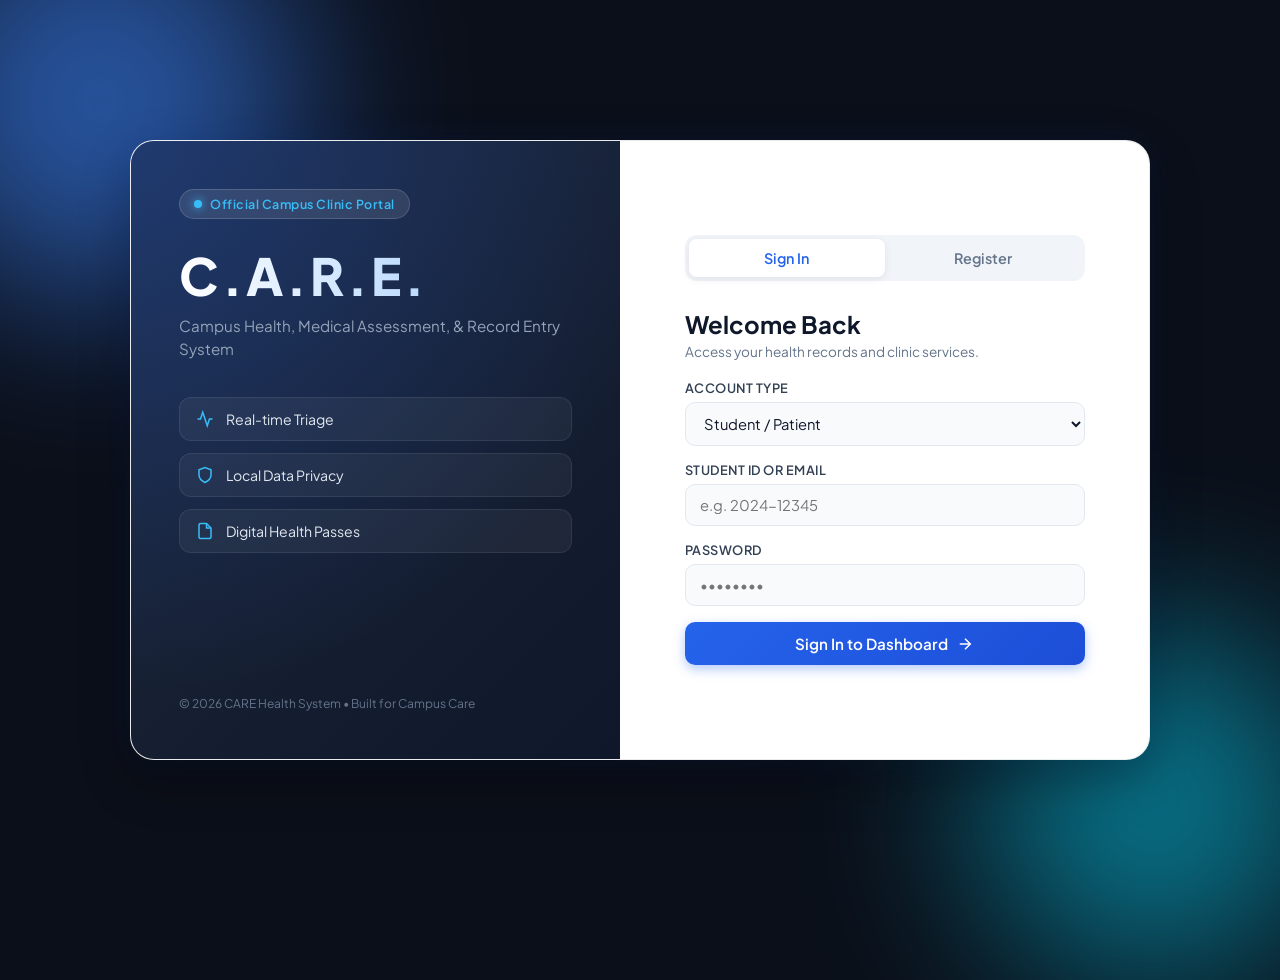
==== CARE-ICT-1-Project/index.html @ 905f2689 "add the current alpha build" ====
<!DOCTYPE html>
<html lang="en">
<head>
    <meta charset="UTF-8">
    <meta name="viewport" content="width=device-width, initial-scale=1.0">
    <title>C.A.R.E. - Campus Health System</title>
    <link rel="stylesheet" href="css/auth.css">
    <link href="https://fonts.googleapis.com/css2?family=Plus+Jakarta+Sans:wght@400;500;600;700;800&display=swap"
          rel="stylesheet">
</head>
<body>
<div class="bg-orb orb-1"></div>
<div class="bg-orb orb-2"></div>
<div class="bg-orb orb-3"></div>

<main class="auth-wrapper">
    <section class="brand-side">
        <div class="brand-content">
            <div class="brand-badge">
                <span class="pulse-dot"></span> Official Campus Clinic Portal
            </div>
            <h1>C.A.R.E.</h1>
            <p class="brand-subtitle">Campus Health, Medical Assessment, & Record Entry System</p>

            <div class="feature-pills">
                <div class="pill">
                    <svg viewBox="0 0 24 24" width="18" height="18" stroke="currentColor" stroke-width="2" fill="none">
                        <path d="M22 12h-4l-3 9L9 3l-3 9H2"/>
                    </svg>
                    <span>Real-time Triage</span>
                </div>
                <div class="pill">
                    <svg viewBox="0 0 24 24" width="18" height="18" stroke="currentColor" stroke-width="2" fill="none">
                        <path d="M12 22s8-4 8-10V5l-8-3-8 3v7c0 6 8 10 8 10z"/>
                    </svg>
                    <span>Local Data Privacy</span>
                </div>
                <div class="pill">
                    <svg viewBox="0 0 24 24" width="18" height="18" stroke="currentColor" stroke-width="2" fill="none">
                        <path d="M14 2H6a2 2 0 0 0-2 2v16a2 2 0 0 0 2 2h12a2 2 0 0 0 2-2V8z"/>
                        <polyline points="14 2 14 8 20 8"/>
                    </svg>
                    <span>Digital Health Passes</span>
                </div>
            </div>
        </div>

        <div class="brand-footer">
            <p>© 2026 CARE Health System • Built for Campus Care</p>
        </div>
    </section>

    <section class="form-side">
        <div class="form-card">
            <div class="tab-container">
                <div class="tab-glider" id="tabGlider"></div>
                <button id="toggleLoginBtn" class="tab-btn active" onclick="switchTab('login')">Sign In</button>
                <button id="toggleSignupBtn" class="tab-btn" onclick="switchTab('signup')">Register</button>
            </div>

            <div id="alertBox" class="alert-box hidden"></div>
            <form id="loginForm" class="auth-form" onsubmit="handleLogin(event)">
                <div class="form-header">
                    <h2>Welcome Back</h2>
                    <p>Access your health records and clinic services.</p>
                </div>

                <div class="input-field">
                    <label for="loginRole">Account Type</label>
                    <div class="input-wrapper">
                        <select id="loginRole" required>
                            <option value="student">Student / Patient</option>
                            <option value="staff">Clinic Assistant / Staff</option>
                            <option value="admin">System Admin / Head Nurse</option>
                        </select>
                    </div>
                </div>

                <div class="input-field">
                    <label for="loginIdentifier">Student ID or Email</label>
                    <div class="input-wrapper">
                        <input type="text" id="loginIdentifier" placeholder="e.g. 2024-12345" required>
                    </div>
                </div>

                <div class="input-field">
                    <label for="loginPassword">Password</label>
                    <div class="input-wrapper">
                        <input type="password" id="loginPassword" placeholder="••••••••" required>
                    </div>
                </div>

                <button type="submit" class="btn-submit">
                    <span>Sign In to Dashboard</span>
                    <svg viewBox="0 0 24 24" width="18" height="18" stroke="currentColor" stroke-width="2" fill="none">
                        <line x1="5" y1="12" x2="19" y2="12"/>
                        <polyline points="12 5 19 12 12 19"/>
                    </svg>
                </button>
            </form>

            <form id="signupForm" class="auth-form hidden" onsubmit="handleSignup(event)">
                <div class="form-header">
                    <h2>Create Student Account</h2>
                    <p>Register once to simplify all future campus clinic visits.</p>
                </div>

                <div class="input-field">
                    <label for="signupFullName">Full Name</label>
                    <input type="text" id="signupFullName" placeholder="e.g. Juan Dela Cruz" required>
                </div>

                <div class="input-field">
                    <label for="signupStudentID">Student ID Number</label>
                    <input type="text" id="signupStudentID" placeholder="e.g. 2024-12345" required>
                </div>

                <div class="grid-2">
                    <div class="input-field">
                        <label for="signupGrade">Year / Level</label>
                        <select id="signupGrade" required>
                            <option value="">Select Level</option>
                            <option value="Grade 11">Grade 11</option>
                            <option value="Grade 12">Grade 12</option>
                            <option value="1st Year">1st Year</option>
                            <option value="2nd Year">2nd Year</option>
                            <option value="3rd Year">3rd Year</option>
                            <option value="4th Year">4th Year</option>
                        </select>
                    </div>
                    <div class="input-field">
                        <label for="signupSection">Section</label>
                        <input type="text" id="signupSection" placeholder="e.g. BSIT 2-A" required>
                    </div>
                </div>

                <div class="input-field">
                    <label for="signupContact">Emergency Contact</label>
                    <input type="tel" id="signupContact" placeholder="09123456789" required>
                </div>

                <div class="grid-2">
                    <div class="input-field">
                        <label for="signupPassword">Password</label>
                        <input type="password" id="signupPassword" placeholder="••••••••" required minlength="6">
                    </div>
                    <div class="input-field">
                        <label for="signupConfirmPassword">Confirm Password</label>
                        <input type="password" id="signupConfirmPassword" placeholder="••••••••" required>
                    </div>
                </div>

                <div class="form-group terms-group">
                    <label class="checkbox-container">
                        <input type="checkbox" id="signupTerms" required>
                        <span class="checkmark"></span>
                        <span class="terms-text">
                            I agree to the <a href="#" onclick="openTermsModal(event)">Terms & Conditions</a> and <a
                                href="#" onclick="openTermsModal(event)">Data Privacy Notice</a>.
                        </span>
                    </label>
                </div>

                <button type="submit" class="btn-submit">
                    <span>Complete Registration</span>
                    <svg viewBox="0 0 24 24" width="18" height="18" stroke="currentColor" stroke-width="2" fill="none">
                        <line x1="5" y1="12" x2="19" y2="12"/>
                        <polyline points="12 5 19 12 12 19"/>
                    </svg>
                </button>
            </form>
        </div>
    </section>
</main>

<div id="termsModal" class="modal-overlay hidden" onclick="closeTermsModalOnOverlay(event)">
    <div class="modal-card">
        <div class="modal-header">
            <h3>Terms & Conditions & Privacy Notice</h3>
            <button type="button" class="modal-close-btn" onclick="closeTermsModal()">&times;</button>
        </div>
        <div class="modal-body">
            <h4>1. Purpose of the System</h4>
            <p>The C.A.R.E. (Campus Health, Medical Assessment, and Record Entry System) is designed solely for routine
                campus clinic visit logging, symptom self-assessment, triage queue generation, and health summary
                passes[cite: 1].</p>

            <h4>2. Data Privacy & Local Storage</h4>
            <p>In compliance with client-side requirements, your submitted personal details (Student ID, Name, Grade,
                Section, Emergency Contact) and consultation history are processed and stored locally within your
                browser's local storage[cite: 1]. No sensitive data is transmitted to external third-party servers[cite:
                1].</p>

            <h4>3. Medical Disclaimer</h4>
            <p>This platform is intended for basic health assessment and clinic logging on campus[cite: 1]. It does not
                provide automated emergency medical response or replace professional medical triage during
                life-threatening severe emergencies[cite: 1].</p>

            <h4>4. User Responsibilities</h4>
            <p>Students must provide accurate emergency contact details and truthful health information to assist clinic
                nurses and staff in delivering proper on-campus care[cite: 1].</p>
        </div>
        <div class="modal-footer">
            <button type="button" class="btn-secondary" onclick="closeTermsModal()">Close</button>
            <button type="button" class="btn-primary-sm" onclick="acceptTermsFromModal()">I Agree & Accept</button>
        </div>
    </div>
</div>

<script src="js/data.js"></script>
<script src="js/auth.js"></script>
</body>
</html>
---- CARE-ICT-1-Project/css/auth.css ----
:root {
    --primary: #2563eb;
    --primary-glow: rgba(37, 99, 235, 0.35);
    --primary-dark: #1d4ed8;
    --accent: #06b6d4;
    --bg-dark: #0f172a;
    --text-main: #0f172a;
    --text-muted: #64748b;
    --card-bg: rgba(255, 255, 255, 0.92);
    --border: #e2e8f0;
    --input-bg: #f8fafc;
    --error: #ef4444;
    --success: #10b981;
}

* {
    box-sizing: border-box;
    margin: 0;
    padding: 0;
    font-family: 'Plus Jakarta Sans', -apple-system, sans-serif;
}

body {
    background-color: #0b0f19;
    min-height: 100vh;
    display: flex;
    align-items: center;
    justify-content: center;
    overflow-x: hidden;
    position: relative;
    padding: 20px;
}

/* --- Animated Glowing Background Orbs --- */
.bg-orb {
    position: absolute;
    border-radius: 50%;
    filter: blur(90px);
    z-index: 0;
    opacity: 0.6;
    animation: floatOrb 12s ease-in-out infinite alternate;
}

.orb-1 {
    width: 400px;
    height: 400px;
    background: #3b82f6;
    top: -100px;
    left: -100px;
}

.orb-2 {
    width: 350px;
    height: 350px;
    background: #06b6d4;
    bottom: -80px;
    right: -50px;
    animation-delay: -4s;
}

.orb-3 {
    width: 250px;
    height: 250px;
    background: #6366f1;
    top: 40%;
    left: 45%;
    animation-delay: -8s;
}

@keyframes floatOrb {
    0% { transform: translate(0, 0) scale(1); }
    100% { transform: translate(40px, 50px) scale(1.1); }
}

/* --- Split Glassmorphism Wrapper --- */
.auth-wrapper {
    position: relative;
    z-index: 10;
    display: flex;
    width: 100%;
    max-width: 1020px;
    min-height: 620px;
    background: rgba(255, 255, 255, 0.85);
    backdrop-filter: blur(20px);
    -webkit-backdrop-filter: blur(20px);
    border: 1px solid rgba(255, 255, 255, 0.4);
    border-radius: 24px;
    box-shadow: 0 20px 50px rgba(0, 0, 0, 0.3), 0 0 40px rgba(37, 99, 235, 0.1);
    overflow: hidden;
}

/* --- Left Hero Section --- */
.brand-side {
    flex: 1;
    background: linear-gradient(135deg, #1e293b 0%, #0f172a 100%);
    color: white;
    padding: 48px;
    display: flex;
    flex-direction: column;
    justify-content: space-between;
    position: relative;
    overflow: hidden;
}

.brand-side::before {
    content: '';
    position: absolute;
    top: 0; left: 0; right: 0; bottom: 0;
    background: radial-gradient(circle at top left, rgba(37, 99, 235, 0.3), transparent 70%);
}

.brand-content {
    position: relative;
    z-index: 2;
}

.brand-badge {
    display: inline-flex;
    align-items: center;
    gap: 8px;
    padding: 6px 14px;
    background: rgba(255, 255, 255, 0.1);
    border: 1px solid rgba(255, 255, 255, 0.15);
    border-radius: 30px;
    font-size: 0.78rem;
    font-weight: 600;
    letter-spacing: 0.5px;
    color: #38bdf8;
    margin-bottom: 24px;
}

.pulse-dot {
    width: 8px;
    height: 8px;
    background-color: #38bdf8;
    border-radius: 50%;
    box-shadow: 0 0 10px #38bdf8;
    animation: pulse 2s infinite;
}

@keyframes pulse {
    0%, 100% { opacity: 1; transform: scale(1); }
    50% { opacity: 0.4; transform: scale(1.3); }
}

.brand-side h1 {
    font-size: 3.2rem;
    font-weight: 800;
    letter-spacing: 3px;
    background: linear-gradient(to right, #ffffff, #93c5fd);
    -webkit-background-clip: text;
    -webkit-text-fill-color: transparent;
    margin-bottom: 8px;
}

.brand-subtitle {
    font-size: 0.95rem;
    color: #94a3b8;
    line-height: 1.5;
    margin-bottom: 36px;
}

.feature-pills {
    display: flex;
    flex-direction: column;
    gap: 12px;
}

.pill {
    display: flex;
    align-items: center;
    gap: 12px;
    padding: 12px 16px;
    background: rgba(255, 255, 255, 0.05);
    border: 1px solid rgba(255, 255, 255, 0.08);
    border-radius: 12px;
    font-size: 0.88rem;
    color: #e2e8f0;
    transition: transform 0.2s, background 0.2s;
}

.pill:hover {
    background: rgba(255, 255, 255, 0.1);
    transform: translateX(4px);
}

.pill svg {
    color: #38bdf8;
}

.brand-footer p {
    font-size: 0.75rem;
    color: #64748b;
    position: relative;
    z-index: 2;
}

/* --- Right Form Section --- */
.form-side {
    flex: 1.1;
    padding: 40px 48px;
    display: flex;
    align-items: center;
    justify-content: center;
    background: #ffffff;
}

.form-card {
    width: 100%;
    max-width: 400px;
}

/* Sliding Pill Tab Switcher */
.tab-container {
    position: relative;
    display: flex;
    background: #f1f5f9;
    padding: 4px;
    border-radius: 12px;
    margin-bottom: 28px;
}

.tab-btn {
    flex: 1;
    padding: 10px;
    border: none;
    background: none;
    font-weight: 600;
    font-size: 0.9rem;
    color: var(--text-muted);
    cursor: pointer;
    z-index: 2;
    transition: color 0.3s ease;
}

.tab-btn.active {
    color: var(--primary);
}

.tab-glider {
    position: absolute;
    top: 4px;
    left: 4px;
    width: calc(50% - 4px);
    height: calc(100% - 8px);
    background: #ffffff;
    border-radius: 8px;
    box-shadow: 0 2px 8px rgba(0, 0, 0, 0.08);
    transition: transform 0.3s cubic-bezier(0.4, 0, 0.2, 1);
}

/* Animated Form Switching */
.auth-form {
    animation: fadeIn 0.4s cubic-bezier(0.16, 1, 0.3, 1) forwards;
}

@keyframes fadeIn {
    from { opacity: 0; transform: translateY(10px); }
    to { opacity: 1; transform: translateY(0); }
}

.form-header h2 {
    font-size: 1.5rem;
    font-weight: 700;
    color: var(--text-main);
    margin-bottom: 4px;
}

.form-header p {
    font-size: 0.85rem;
    color: var(--text-muted);
    margin-bottom: 20px;
}

.input-field {
    margin-bottom: 16px;
}

.grid-2 {
    display: grid;
    grid-template-columns: 1fr 1fr;
    gap: 12px;
}

label {
    display: block;
    font-size: 0.8rem;
    font-weight: 600;
    color: #334155;
    margin-bottom: 6px;
    text-transform: uppercase;
    letter-spacing: 0.5px;
}

input, select {
    width: 100%;
    padding: 11px 14px;
    background: var(--input-bg);
    border: 1.5px solid var(--border);
    border-radius: 10px;
    font-size: 0.92rem;
    color: var(--text-main);
    outline: none;
    transition: all 0.2s ease;
}

input:focus, select:focus {
    background: #ffffff;
    border-color: var(--primary);
    box-shadow: 0 0 0 4px var(--primary-glow);
}

.btn-submit {
    width: 100%;
    padding: 12px 20px;
    background: linear-gradient(135deg, var(--primary), var(--primary-dark));
    color: white;
    border: none;
    border-radius: 10px;
    font-size: 0.95rem;
    font-weight: 600;
    cursor: pointer;
    display: flex;
    align-items: center;
    justify-content: center;
    gap: 8px;
    margin-top: 8px;
    box-shadow: 0 4px 12px var(--primary-glow);
    transition: all 0.2s ease;
}

.btn-submit:hover {
    transform: translateY(-2px);
    box-shadow: 0 6px 18px var(--primary-glow);
}

.btn-submit:active {
    transform: translateY(0);
}

/* Alert Boxes */
.alert-box {
    padding: 10px 14px;
    border-radius: 8px;
    font-size: 0.85rem;
    font-weight: 500;
    margin-bottom: 16px;
    animation: fadeIn 0.3s ease;
}

.alert-box.error {
    background: #fef2f2;
    border: 1px solid #fecaca;
    color: var(--error);
}

.alert-box.success {
    background: #ecfdf5;
    border: 1px solid #a7f3d0;
    color: var(--success);
}

.hidden {
    display: none !important;
}



/* Custom Terms Checkbox */
.terms-group {
    margin-top: 12px;
    margin-bottom: 20px;
}

.checkbox-container {
    display: flex;
    align-items: flex-start;
    gap: 10px;
    cursor: pointer;
    font-size: 0.82rem;
    color: var(--text-muted);
    text-transform: none;
    letter-spacing: normal;
    font-weight: 500;
}

.checkbox-container input[type="checkbox"] {
    width: 18px;
    height: 18px;
    margin-top: 2px;
    accent-color: var(--primary);
    cursor: pointer;
}

.terms-text a {
    color: var(--primary);
    text-decoration: none;
    font-weight: 600;
}

.terms-text a:hover {
    text-decoration: underline;
}

/* Modal Overlay & Card */
.modal-overlay {
    position: fixed;
    top: 0; left: 0;
    width: 100vw; height: 100vh;
    background: rgba(15, 23, 42, 0.65);
    backdrop-filter: blur(8px);
    z-index: 1000;
    display: flex;
    align-items: center;
    justify-content: center;
    padding: 20px;
    animation: fadeIn 0.25s cubic-bezier(0.16, 1, 0.3, 1);
}

.modal-card {
    background: #ffffff;
    width: 100%;
    max-width: 540px;
    max-height: 85vh;
    border-radius: 18px;
    box-shadow: 0 25px 50px -12px rgba(0, 0, 0, 0.25);
    display: flex;
    flex-direction: column;
    overflow: hidden;
}

.modal-header {
    padding: 20px 24px;
    border-bottom: 1px solid var(--border);
    display: flex;
    align-items: center;
    justify-content: space-between;
}

.modal-header h3 {
    font-size: 1.15rem;
    font-weight: 700;
    color: var(--text-main);
}

.modal-close-btn {
    background: none;
    border: none;
    font-size: 1.6rem;
    color: var(--text-muted);
    cursor: pointer;
    line-height: 1;
}

.modal-body {
    padding: 24px;
    overflow-y: auto;
    font-size: 0.88rem;
    color: #475569;
    line-height: 1.6;
}

.modal-body h4 {
    font-size: 0.95rem;
    color: var(--text-main);
    margin: 14px 0 6px 0;
}

.modal-body h4:first-child {
    margin-top: 0;
}

.modal-footer {
    padding: 16px 24px;
    border-top: 1px solid var(--border);
    background: #f8fafc;
    display: flex;
    justify-content: flex-end;
    gap: 12px;
}

.btn-secondary {
    padding: 8px 16px;
    background: #e2e8f0;
    color: #334155;
    border: none;
    border-radius: 8px;
    font-weight: 600;
    cursor: pointer;
}

.btn-primary-sm {
    padding: 8px 18px;
    background: var(--primary);
    color: white;
    border: none;
    border-radius: 8px;
    font-weight: 600;
    cursor: pointer;
}

/* Responsive adjustments */
@media (max-width: 820px) {
    .brand-side { display: none; }
    .auth-wrapper { max-width: 440px; min-height: auto; }
    .form-side { padding: 32px 24px; }
}
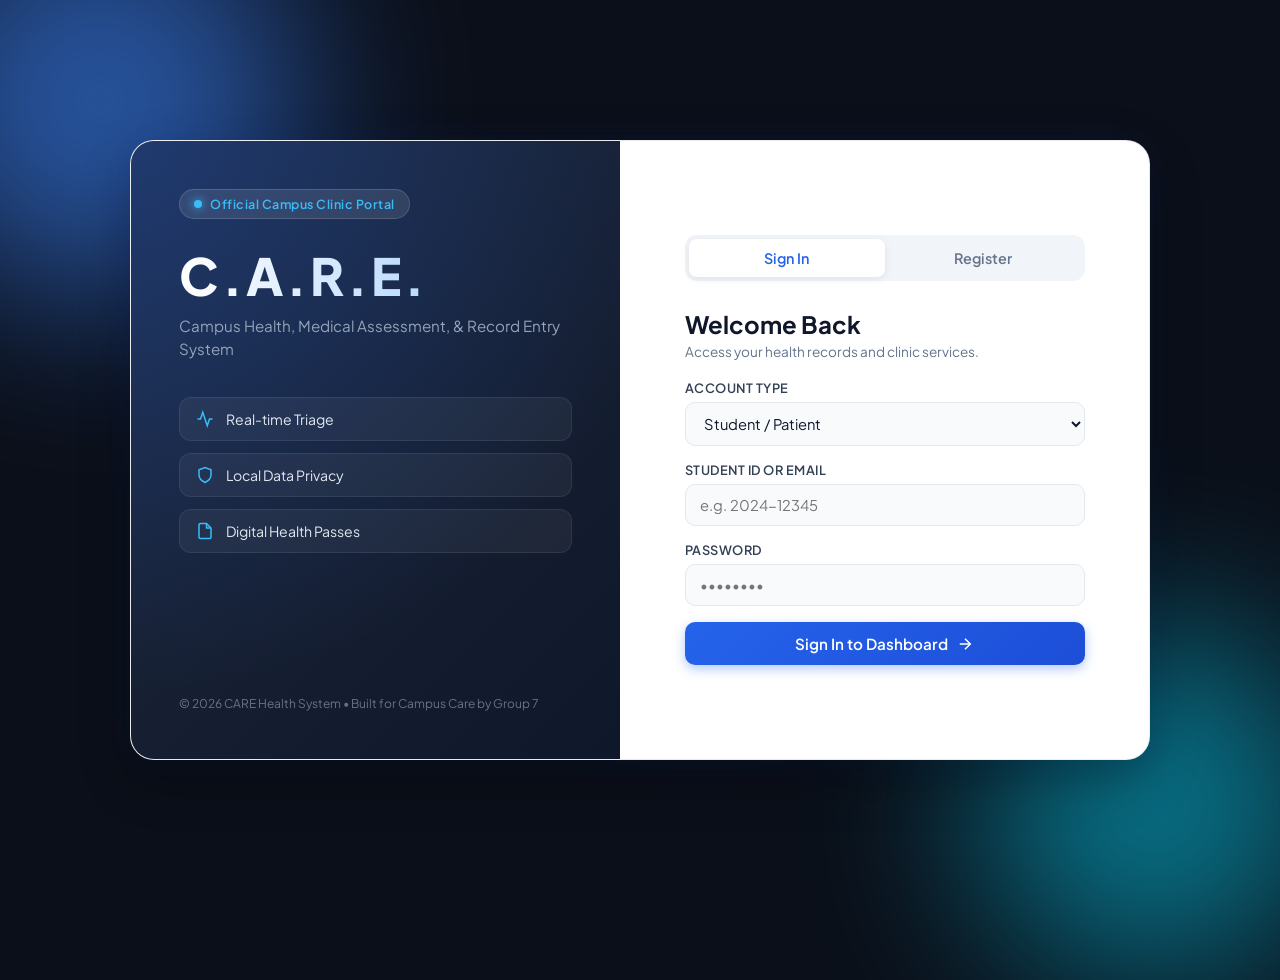
==== commit b453e837: "commit remaining changes" ====
--- a/CARE-ICT-1-Project/index.html
+++ b/CARE-ICT-1-Project/index.html
@@ -46,7 +46,7 @@
         </div>
 
         <div class="brand-footer">
-            <p>© 2026 CARE Health System • Built for Campus Care</p>
+            <p>© 2026 CARE Health System • Built for Campus Care by Group 7</p>
         </div>
     </section>
 
@@ -99,7 +99,7 @@
                 </button>
             </form>
 
-            <form id="signupForm" class="auth-form hidden" onsubmit="handleSignup(event)">
+            <form id="signupForm" class="auth-form hidden" onsubmit="handleSignup(event)" novalidate>
                 <div class="form-header">
                     <h2>Create Student Account</h2>
                     <p>Register once to simplify all future campus clinic visits.</p>
@@ -107,18 +107,18 @@
 
                 <div class="input-field">
                     <label for="signupFullName">Full Name</label>
-                    <input type="text" id="signupFullName" placeholder="e.g. Juan Dela Cruz" required>
+                    <input type="text" id="signupFullName" placeholder="Type your name here">
                 </div>
 
                 <div class="input-field">
                     <label for="signupStudentID">Student ID Number</label>
-                    <input type="text" id="signupStudentID" placeholder="e.g. 2024-12345" required>
+                    <input type="text" id="signupStudentID" placeholder="e.g. 2024-12345">
                 </div>
 
                 <div class="grid-2">
                     <div class="input-field">
                         <label for="signupGrade">Year / Level</label>
-                        <select id="signupGrade" required>
+                        <select id="signupGrade">
                             <option value="">Select Level</option>
                             <option value="Grade 11">Grade 11</option>
                             <option value="Grade 12">Grade 12</option>
@@ -130,34 +130,34 @@
                     </div>
                     <div class="input-field">
                         <label for="signupSection">Section</label>
-                        <input type="text" id="signupSection" placeholder="e.g. BSIT 2-A" required>
+                        <input type="text" id="signupSection" placeholder="e.g. ICT-1">
                     </div>
                 </div>
 
                 <div class="input-field">
                     <label for="signupContact">Emergency Contact</label>
-                    <input type="tel" id="signupContact" placeholder="09123456789" required>
+                    <input type="tel" id="signupContact" placeholder="e.g 09123456789">
                 </div>
 
                 <div class="grid-2">
                     <div class="input-field">
                         <label for="signupPassword">Password</label>
-                        <input type="password" id="signupPassword" placeholder="••••••••" required minlength="6">
+                        <input type="password" id="signupPassword" placeholder="••••••••">
                     </div>
                     <div class="input-field">
                         <label for="signupConfirmPassword">Confirm Password</label>
-                        <input type="password" id="signupConfirmPassword" placeholder="••••••••" required>
+                        <input type="password" id="signupConfirmPassword" placeholder="••••••••">
                     </div>
                 </div>
 
                 <div class="form-group terms-group">
                     <label class="checkbox-container">
-                        <input type="checkbox" id="signupTerms" required>
+                        <input type="checkbox" id="signupTerms">
                         <span class="checkmark"></span>
                         <span class="terms-text">
-                            I agree to the <a href="#" onclick="openTermsModal(event)">Terms & Conditions</a> and <a
-                                href="#" onclick="openTermsModal(event)">Data Privacy Notice</a>.
-                        </span>
+                I agree to the <a href="#" onclick="openTermsModal(event)">Terms & Conditions</a> and <a href="#"
+                                                                                                         onclick="openTermsModal(event)">Data Privacy Notice</a>.
+            </span>
                     </label>
                 </div>
 
@@ -180,25 +180,27 @@
             <button type="button" class="modal-close-btn" onclick="closeTermsModal()">&times;</button>
         </div>
         <div class="modal-body">
-            <h4>1. Purpose of the System</h4>
-            <p>The C.A.R.E. (Campus Health, Medical Assessment, and Record Entry System) is designed solely for routine
-                campus clinic visit logging, symptom self-assessment, triage queue generation, and health summary
-                passes[cite: 1].</p>
-
-            <h4>2. Data Privacy & Local Storage</h4>
-            <p>In compliance with client-side requirements, your submitted personal details (Student ID, Name, Grade,
-                Section, Emergency Contact) and consultation history are processed and stored locally within your
-                browser's local storage[cite: 1]. No sensitive data is transmitted to external third-party servers[cite:
-                1].</p>
-
-            <h4>3. Medical Disclaimer</h4>
-            <p>This platform is intended for basic health assessment and clinic logging on campus[cite: 1]. It does not
-                provide automated emergency medical response or replace professional medical triage during
-                life-threatening severe emergencies[cite: 1].</p>
-
-            <h4>4. User Responsibilities</h4>
+            <h4>1. Data Processing and In-Memory Handling</h4>
+            <p>Welcome to CARE: Campus Health, Medical Assessment, and Record Entry System. Please note that this system
+                operates entirely using in-memory JavaScript data structures during active runtime session interaction.
+            </p>
+
+            <h4>2. No Persistent Web Storage</h4>
+            <p>To comply with course guidelines and browser security standards, no personal health data, login
+                credentials, or clinic records are stored permanently in browser localStorage or local persistent device
+                storage.</p>
+
+            <h4>3. Session Lifecycle</h4>
+            <p>All entered student information, clinic check-in logs, queue numbers, and generated medical passes are
+                stored temporarily for active session rendering. Closing or refreshing the browser page will instantly
+                reset active queue entries and session data.</p>
+            <h4>4. Scope of Use</h4>
+            <p>The system is designed strictly for routine student health check-ins, symptom selections, and basic
+                clinic visit summary generation within campus limits. It does not replace emergency medical response
+                systems.</p>
+            <h4>5. User Responsibilities</h4>
             <p>Students must provide accurate emergency contact details and truthful health information to assist clinic
-                nurses and staff in delivering proper on-campus care[cite: 1].</p>
+                nurses and staff in delivering proper on-campus care.</p>
         </div>
         <div class="modal-footer">
             <button type="button" class="btn-secondary" onclick="closeTermsModal()">Close</button>
@@ -210,4 +212,4 @@
 <script src="js/data.js"></script>
 <script src="js/auth.js"></script>
 </body>
-</html>+</html>
--- a/CARE-ICT-1-Project/css/auth.css
+++ b/CARE-ICT-1-Project/css/auth.css
@@ -31,7 +31,6 @@
     padding: 20px;
 }
 
-/* --- Animated Glowing Background Orbs --- */
 .bg-orb {
     position: absolute;
     border-radius: 50%;
@@ -72,7 +71,6 @@
     100% { transform: translate(40px, 50px) scale(1.1); }
 }
 
-/* --- Split Glassmorphism Wrapper --- */
 .auth-wrapper {
     position: relative;
     z-index: 10;
@@ -89,7 +87,6 @@
     overflow: hidden;
 }
 
-/* --- Left Hero Section --- */
 .brand-side {
     flex: 1;
     background: linear-gradient(135deg, #1e293b 0%, #0f172a 100%);
@@ -195,7 +192,6 @@
     z-index: 2;
 }
 
-/* --- Right Form Section --- */
 .form-side {
     flex: 1.1;
     padding: 40px 48px;
@@ -210,7 +206,6 @@
     max-width: 400px;
 }
 
-/* Sliding Pill Tab Switcher */
 .tab-container {
     position: relative;
     display: flex;
@@ -249,7 +244,6 @@
     transition: transform 0.3s cubic-bezier(0.4, 0, 0.2, 1);
 }
 
-/* Animated Form Switching */
 .auth-form {
     animation: fadeIn 0.4s cubic-bezier(0.16, 1, 0.3, 1) forwards;
 }
@@ -338,7 +332,6 @@
     transform: translateY(0);
 }
 
-/* Alert Boxes */
 .alert-box {
     padding: 10px 14px;
     border-radius: 8px;
@@ -364,9 +357,6 @@
     display: none !important;
 }
 
-
-
-/* Custom Terms Checkbox */
 .terms-group {
     margin-top: 12px;
     margin-bottom: 20px;
@@ -402,7 +392,6 @@
     text-decoration: underline;
 }
 
-/* Modal Overlay & Card */
 .modal-overlay {
     position: fixed;
     top: 0; left: 0;
@@ -499,9 +488,68 @@
     cursor: pointer;
 }
 
-/* Responsive adjustments */
+/*uhh guys di pa masyado gumagana tong renponsive na to*/
 @media (max-width: 820px) {
     .brand-side { display: none; }
     .auth-wrapper { max-width: 440px; min-height: auto; }
     .form-side { padding: 32px 24px; }
+}
+.auth-container {
+    animation: fadeInScale 0.8s cubic-bezier(0.16, 1, 0.3, 1) forwards;
+}
+
+.auth-card {
+    transition: transform 0.3s ease, box-shadow 0.3s ease;
+}
+
+.auth-card:hover {
+    transform: translateY(-5px);
+    box-shadow: 0 12px 24px rgba(0, 0, 0, 0.15);
+}
+
+.form-wrapper {
+    transition: all 0.4s ease-in-out;
+}
+
+.input-group input {
+    transition: border-color 0.3s ease, box-shadow 0.3s ease, transform 0.2s ease;
+}
+
+.input-group input:focus {
+    transform: scale(1.01);
+    box-shadow: 0 0 8px rgba(0, 123, 255, 0.4);
+}
+
+.btn-primary {
+    transition: background-color 0.3s ease, transform 0.2s ease, box-shadow 0.2s ease;
+}
+
+.btn-primary:hover {
+    transform: translateY(-2px);
+    box-shadow: 0 4px 12px rgba(0, 123, 255, 0.3);
+}
+
+.btn-primary:active {
+    transform: translateY(0);
+}
+
+@keyframes fadeInScale {
+    from {
+        opacity: 0;
+        transform: scale(0.92) translateY(20px);
+    }
+    to {
+        opacity: 1;
+        transform: scale(1) translateY(0);
+    }
+}
+
+@keyframes shakeError {
+    0%, 100% { transform: translateX(0); }
+    20%, 60% { transform: translateX(-8px); }
+    40%, 80% { transform: translateX(8px); }
+}
+
+.error-message.show {
+    animation: shakeError 0.4s ease-in-out;
 }
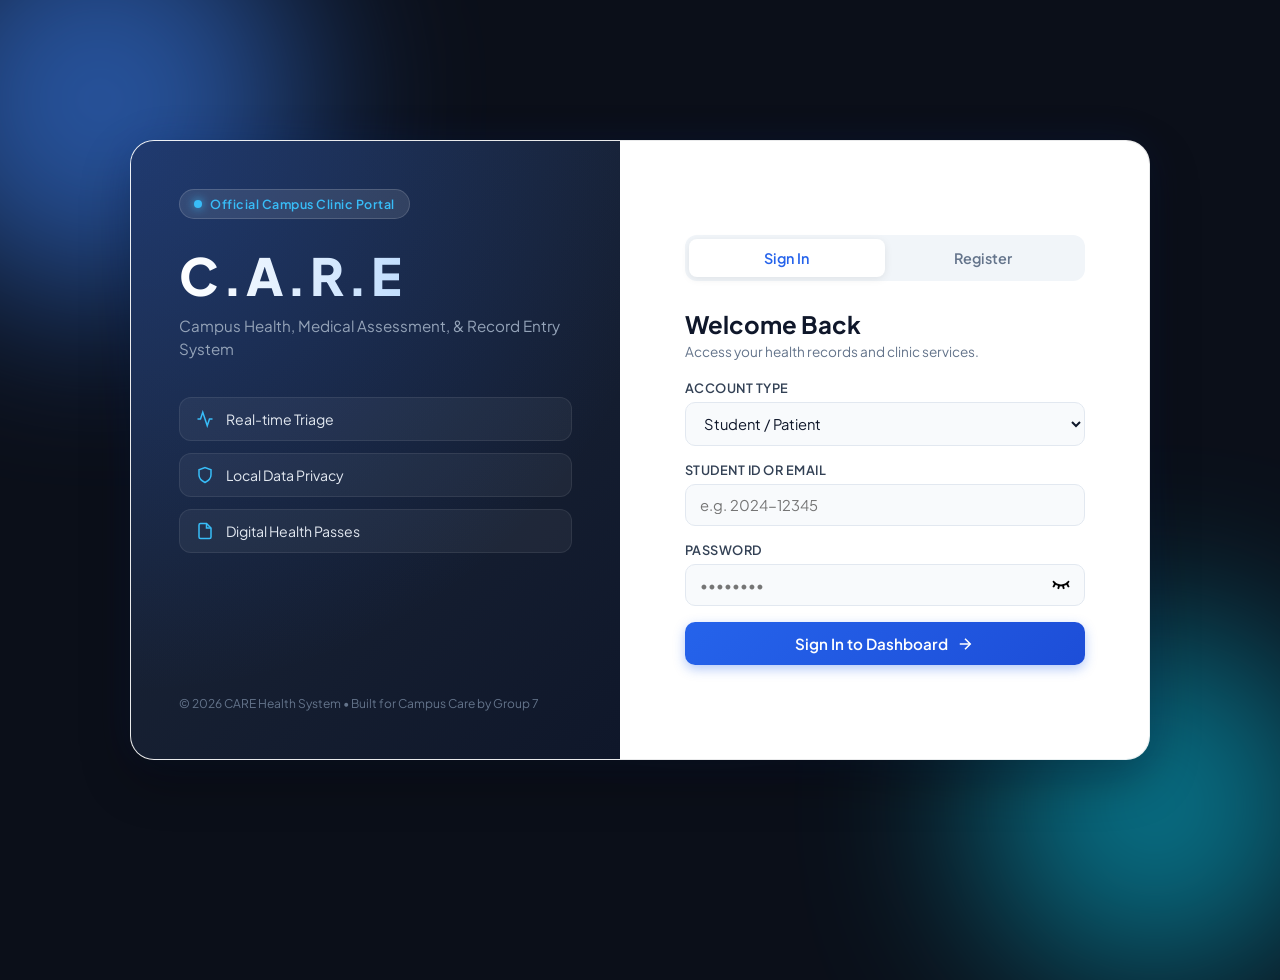
==== commit 02133d10: "responsive, QOL and staff update" ====
--- a/CARE-ICT-1-Project/index.html
+++ b/CARE-ICT-1-Project/index.html
@@ -3,7 +3,7 @@
 <head>
     <meta charset="UTF-8">
     <meta name="viewport" content="width=device-width, initial-scale=1.0">
-    <title>C.A.R.E. - Campus Health System</title>
+    <title>C.A.R.E - Campus Health System</title>
     <link rel="stylesheet" href="css/auth.css">
     <link href="https://fonts.googleapis.com/css2?family=Plus+Jakarta+Sans:wght@400;500;600;700;800&display=swap"
           rel="stylesheet">
@@ -19,7 +19,7 @@
             <div class="brand-badge">
                 <span class="pulse-dot"></span> Official Campus Clinic Portal
             </div>
-            <h1>C.A.R.E.</h1>
+            <h1>C.A.R.E</h1>
             <p class="brand-subtitle">Campus Health, Medical Assessment, & Record Entry System</p>
 
             <div class="feature-pills">
@@ -85,8 +85,15 @@
 
                 <div class="input-field">
                     <label for="loginPassword">Password</label>
-                    <div class="input-wrapper">
-                        <input type="password" id="loginPassword" placeholder="••••••••" required>
+                    <div class="input-wrapper" style="position: relative;">
+                        <input type="password" id="loginPassword" placeholder="••••••••"
+                               style="width: 100%; padding-right: 40px;" required>
+                        <button type="button" onclick="togglePassword('loginPassword')"
+                                style="position: absolute; right: 10px; top: 50%; transform: translateY(-50%); background: none; border: none; cursor: pointer; padding: 4px;"
+                                title="Show/Hide Password">
+                            <img id="loginPassword-icon" src="assets/close-eye.png" alt="Toggle Password"
+                                 style="width: 20px; height: 20px; object-fit: contain;">
+                        </button>
                     </div>
                 </div>
 
@@ -142,11 +149,29 @@
                 <div class="grid-2">
                     <div class="input-field">
                         <label for="signupPassword">Password</label>
-                        <input type="password" id="signupPassword" placeholder="••••••••">
+                        <div class="input-wrapper" style="position: relative;">
+                            <input type="password" id="signupPassword" placeholder="••••••••"
+                                   style="width: 100%; padding-right: 40px;">
+                            <button type="button" onclick="togglePassword('signupPassword')"
+                                    style="position: absolute; right: 10px; top: 50%; transform: translateY(-50%); background: none; border: none; cursor: pointer; padding: 4px;"
+                                    title="Show/Hide Password">
+                                <img id="signupPassword-icon" src="assets/close-eye.png" alt="Toggle Password"
+                                     style="width: 20px; height: 20px; object-fit: contain;">
+                            </button>
+                        </div>
                     </div>
                     <div class="input-field">
                         <label for="signupConfirmPassword">Confirm Password</label>
-                        <input type="password" id="signupConfirmPassword" placeholder="••••••••">
+                        <div class="input-wrapper" style="position: relative;">
+                            <input type="password" id="signupConfirmPassword" placeholder="••••••••"
+                                   style="width: 100%; padding-right: 40px;">
+                            <button type="button" onclick="togglePassword('signupConfirmPassword')"
+                                    style="position: absolute; right: 10px; top: 50%; transform: translateY(-50%); background: none; border: none; cursor: pointer; padding: 4px;"
+                                    title="Show/Hide Password">
+                                <img id="signupConfirmPassword-icon" src="assets/close-eye.png" alt="Toggle Password"
+                                     style="width: 20px; height: 20px; object-fit: contain;">
+                            </button>
+                        </div>
                     </div>
                 </div>
 
@@ -155,9 +180,9 @@
                         <input type="checkbox" id="signupTerms">
                         <span class="checkmark"></span>
                         <span class="terms-text">
-                I agree to the <a href="#" onclick="openTermsModal(event)">Terms & Conditions</a> and <a href="#"
-                                                                                                         onclick="openTermsModal(event)">Data Privacy Notice</a>.
-            </span>
+                            I agree to the <a href="#" onclick="openTermsModal(event)">Terms & Conditions</a> and <a
+                                href="#" onclick="openTermsModal(event)">Data Privacy Notice</a>.
+                        </span>
                     </label>
                 </div>
 
@@ -182,8 +207,8 @@
         <div class="modal-body">
             <h4>1. Data Processing and In-Memory Handling</h4>
             <p>Welcome to CARE: Campus Health, Medical Assessment, and Record Entry System. Please note that this system
-                operates entirely using in-memory JavaScript data structures during active runtime session interaction.
-            </p>
+                operates entirely using in-memory JavaScript data structures during active runtime session
+                interaction.</p>
 
             <h4>2. No Persistent Web Storage</h4>
             <p>To comply with course guidelines and browser security standards, no personal health data, login
@@ -194,10 +219,12 @@
             <p>All entered student information, clinic check-in logs, queue numbers, and generated medical passes are
                 stored temporarily for active session rendering. Closing or refreshing the browser page will instantly
                 reset active queue entries and session data.</p>
+
             <h4>4. Scope of Use</h4>
             <p>The system is designed strictly for routine student health check-ins, symptom selections, and basic
                 clinic visit summary generation within campus limits. It does not replace emergency medical response
                 systems.</p>
+
             <h4>5. User Responsibilities</h4>
             <p>Students must provide accurate emergency contact details and truthful health information to assist clinic
                 nurses and staff in delivering proper on-campus care.</p>
@@ -212,4 +239,4 @@
 <script src="js/data.js"></script>
 <script src="js/auth.js"></script>
 </body>
-</html>
+</html>
